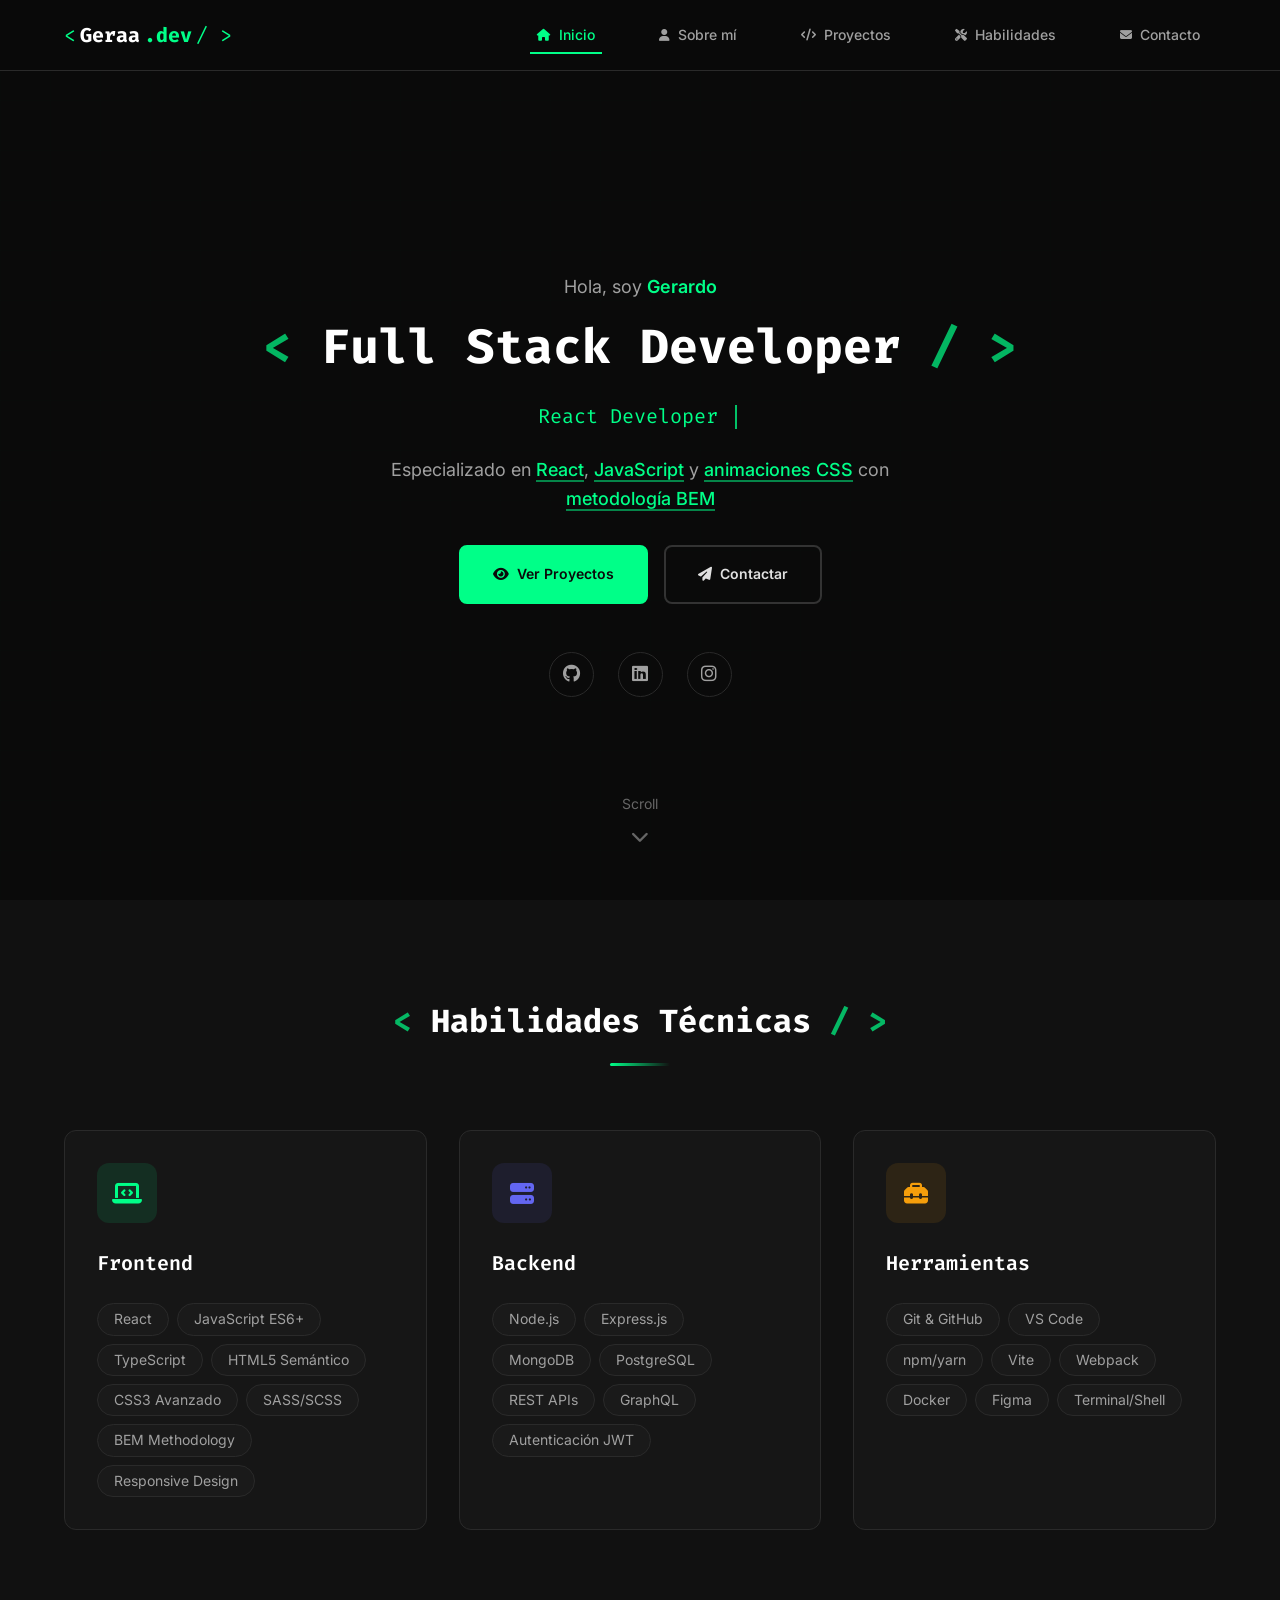
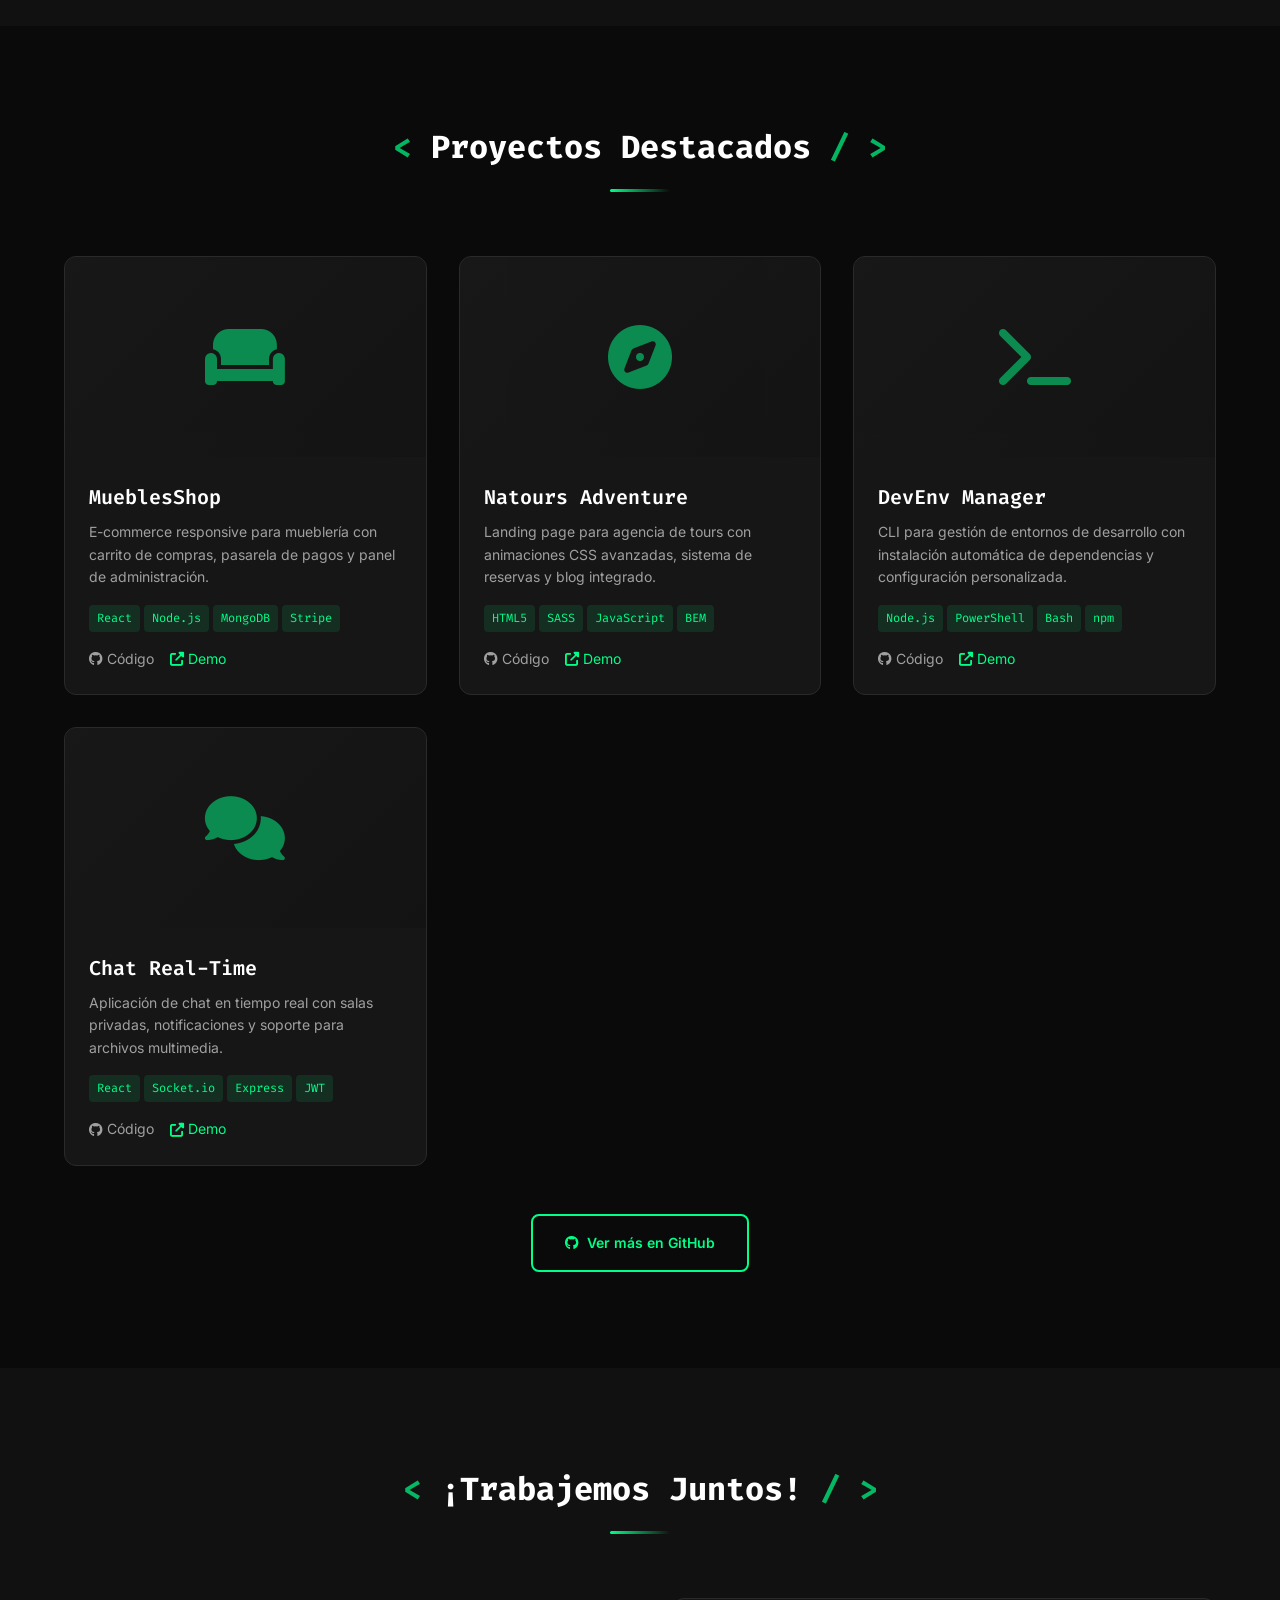
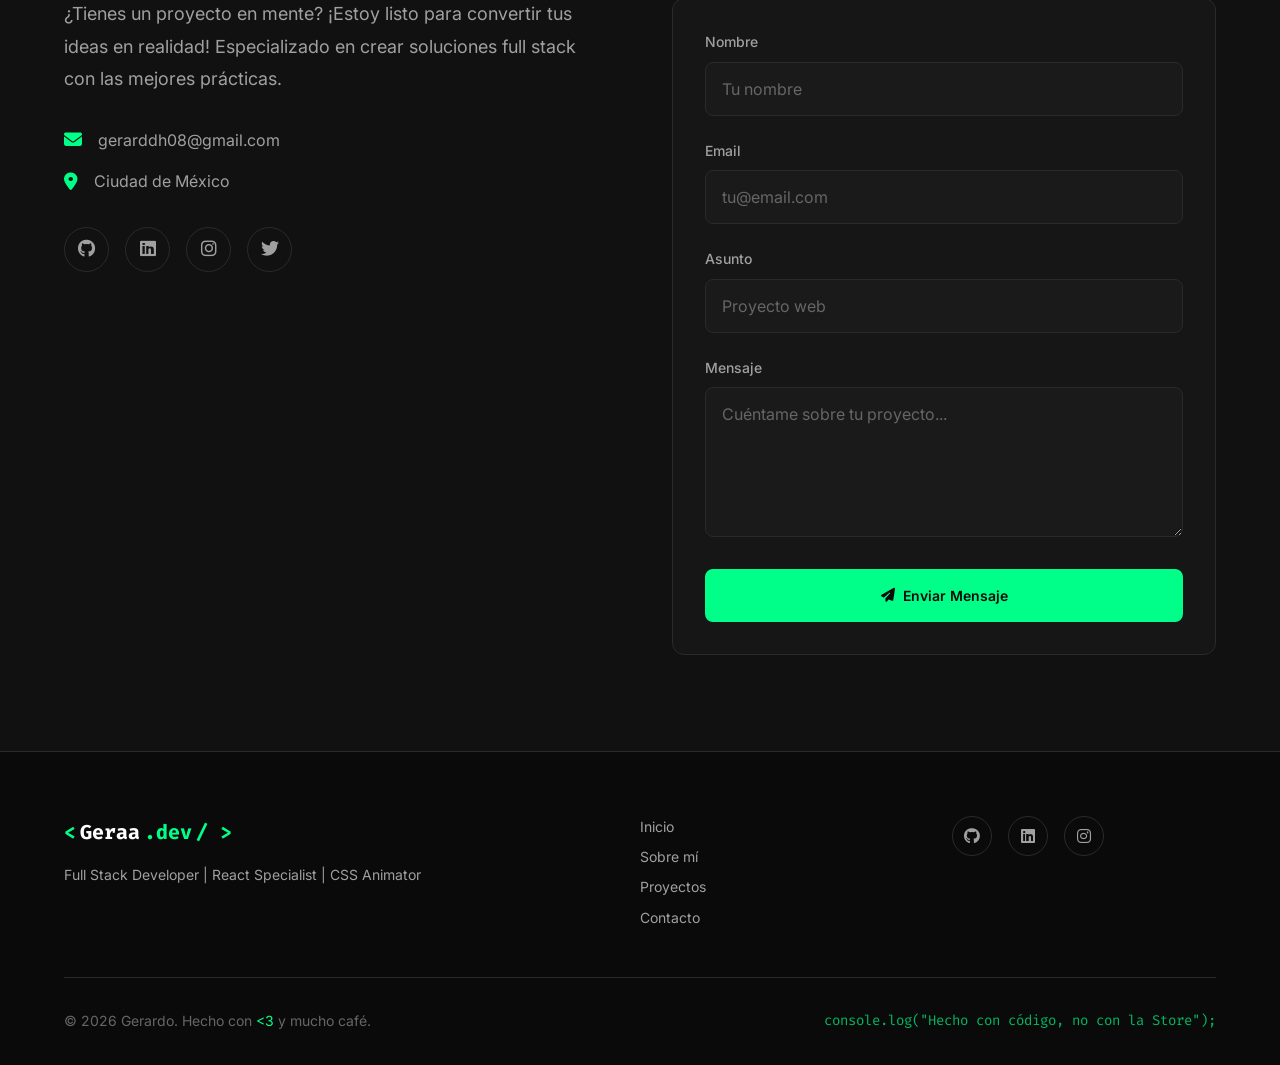
==== index.html @ e0775763 "Add files via upload" ====
<!doctype html>
<html lang="es">
  <head>
    <meta charset="UTF-8" />
    <meta name="viewport" content="width=device-width, initial-scale=1.0" />
    <meta
      name="description"
      content="Portfolio de Gerardo - Desarrollador Full Stack especializado en React, JavaScript y animaciones CSS"
    />
    <meta
      name="keywords"
      content="Full Stack, React, JavaScript, CSS, Frontend, Backend, Portfolio"
    />
    <meta name="author" content="Gerardo" />
    <title>Gerardo | Full Stack Developer</title>
    <link rel="icon" type="image/svg+xml" href="data:image/svg+xml,%3Csvg xmlns='http://www.w3.org/2000/svg' viewBox='0 0 32 32'%3E%3Crect width='32' height='32' rx='4' fill='%231a1a2e'/%3E%3Ctext x='4' y='22' font-family='monospace' font-size='16' fill='%2300ff88' font-weight='bold'%3E%26gt%3B_%3C/text%3E%3C/svg%3E" />
    <link rel="stylesheet" href="style.css" />
    <!-- Google Fonts -->
    <link rel="preconnect" href="https://fonts.googleapis.com" />
    <link rel="preconnect" href="https://fonts.gstatic.com" crossorigin />
    <link
      href="https://fonts.googleapis.com/css2?family=Fira+Code:wght@300;400;500;600;700&family=Inter:wght@300;400;500;600;700&display=swap"
      rel="stylesheet"
    />
    <!-- Font Awesome para iconos -->
    <link
      rel="stylesheet"
      href="https://cdnjs.cloudflare.com/ajax/libs/font-awesome/6.4.0/css/all.min.css"
    />
  </head>
  <body>
    <!-- Header con navegación -->
    <header class="header">
      <nav class="nav container">
        <a href="index.html" class="nav__logo">
          <span class="nav__logo-text"><</span>Geraa<span
            class="nav__logo-accent"
            >.dev</span
          ><span class="nav__logo-text">/ ></span>
        </a>
        <button class="nav__toggle" id="nav-toggle" aria-label="Abrir menú">
          <i class="fas fa-bars"></i>
        </button>
        <ul class="nav__menu" id="nav-menu">
          <li class="nav__item">
            <a href="index.html" class="nav__link nav__link--active">
              <i class="fas fa-home"></i> Inicio
            </a>
          </li>
          <li class="nav__item">
            <a href="aboutme.html" class="nav__link">
              <i class="fas fa-user"></i> Sobre mí
            </a>
          </li>
          <li class="nav__item">
            <a href="#projects" class="nav__link">
              <i class="fas fa-code"></i> Proyectos
            </a>
          </li>
          <li class="nav__item">
            <a href="#skills" class="nav__link">
              <i class="fas fa-tools"></i> Habilidades
            </a>
          </li>
          <li class="nav__item">
            <a href="#contact" class="nav__link">
              <i class="fas fa-envelope"></i> Contacto
            </a>
          </li>
        </ul>
      </nav>
    </header>

    <main>
      <!-- Hero Section -->
      <section class="hero" id="hero">
        <div class="hero__background">
          <div class="hero__matrix" id="matrix-bg"></div>
        </div>
        <div class="hero__content container">
          <p class="hero__greeting">
            Hola, soy <span class="hero__name">Gerardo</span>
          </p>
          <h1 class="hero__title">
            <span class="hero__title-tag"><</span>
            Full Stack Developer
            <span class="hero__title-tag">/ ></span>
          </h1>
          <div class="hero__typing">
            <span class="hero__typing-text" id="typing-text"></span>
            <span class="hero__typing-cursor">|</span>
          </div>
          <p class="hero__description">
            Especializado en <span class="hero__highlight">React</span>,
            <span class="hero__highlight">JavaScript</span> y
            <span class="hero__highlight">animaciones CSS</span> con
            <span class="hero__highlight">metodología BEM</span>
          </p>
          <div class="hero__buttons">
            <a href="#projects" class="btn btn--primary">
              <i class="fas fa-eye"></i> Ver Proyectos
            </a>
            <a href="#contact" class="btn btn--secondary">
              <i class="fas fa-paper-plane"></i> Contactar
            </a>
          </div>
          <div class="hero__social">
            <a
              href="https://github.com/geraa-dev"
              target="_blank"
              class="hero__social-link"
              aria-label="GitHub"
            >
              <i class="fab fa-github"></i>
            </a>
            <a
              href="https://www.linkedin.com/in/gerardo-cervantes-15a504261/"
              target="_blank"
              class="hero__social-link"
              aria-label="LinkedIn"
            >
              <i class="fab fa-linkedin"></i>
            </a>
            <a
              href="https://instagram.com/geraa.js"
              target="_blank"
              class="hero__social-link"
              aria-label="Instagram"
            >
              <i class="fab fa-instagram"></i>
            </a>
          </div>
        </div>
        <div class="hero__scroll">
          <span>Scroll</span>
          <div class="hero__scroll-icon">
            <i class="fas fa-chevron-down"></i>
          </div>
        </div>
      </section>

      <!-- Skills Section -->
      <section class="skills section" id="skills">
        <div class="container">
          <h2 class="section__title">
            <span class="section__title-tag"><</span>
            Habilidades Técnicas
            <span class="section__title-tag">/ ></span>
          </h2>
          <div class="skills__grid">
            <!-- Frontend Skills -->
            <div class="skill-card">
              <div class="skill-card__icon skill-card__icon--frontend">
                <i class="fas fa-laptop-code"></i>
              </div>
              <h3 class="skill-card__title">Frontend</h3>
              <ul class="skill-card__list">
                <li><span class="skill-tag">React</span></li>
                <li><span class="skill-tag">JavaScript ES6+</span></li>
                <li><span class="skill-tag">TypeScript</span></li>
                <li><span class="skill-tag">HTML5 Semántico</span></li>
                <li><span class="skill-tag">CSS3 Avanzado</span></li>
                <li><span class="skill-tag">SASS/SCSS</span></li>
                <li><span class="skill-tag">BEM Methodology</span></li>
                <li><span class="skill-tag">Responsive Design</span></li>
              </ul>
            </div>

            <!-- Backend Skills -->
            <div class="skill-card">
              <div class="skill-card__icon skill-card__icon--backend">
                <i class="fas fa-server"></i>
              </div>
              <h3 class="skill-card__title">Backend</h3>
              <ul class="skill-card__list">
                <li><span class="skill-tag">Node.js</span></li>
                <li><span class="skill-tag">Express.js</span></li>
                <li><span class="skill-tag">MongoDB</span></li>
                <li><span class="skill-tag">PostgreSQL</span></li>
                <li><span class="skill-tag">REST APIs</span></li>
                <li><span class="skill-tag">GraphQL</span></li>
                <li><span class="skill-tag">Autenticación JWT</span></li>
              </ul>
            </div>

            <!-- Tools & Others -->
            <div class="skill-card">
              <div class="skill-card__icon skill-card__icon--tools">
                <i class="fas fa-toolbox"></i>
              </div>
              <h3 class="skill-card__title">Herramientas</h3>
              <ul class="skill-card__list">
                <li><span class="skill-tag">Git & GitHub</span></li>
                <li><span class="skill-tag">VS Code</span></li>
                <li><span class="skill-tag">npm/yarn</span></li>
                <li><span class="skill-tag">Vite</span></li>
                <li><span class="skill-tag">Webpack</span></li>
                <li><span class="skill-tag">Docker</span></li>
                <li><span class="skill-tag">Figma</span></li>
                <li><span class="skill-tag">Terminal/Shell</span></li>
              </ul>
            </div>
          </div>
        </div>
      </section>

      <!-- Projects Section -->
      <section class="projects section" id="projects">
        <div class="container">
          <h2 class="section__title">
            <span class="section__title-tag"><</span>
            Proyectos Destacados
            <span class="section__title-tag">/ ></span>
          </h2>
          <div class="projects__grid">
            <!-- Project 1 -->
            <article class="project-card">
              <div class="project-card__image">
                <div class="project-card__placeholder">
                  <i class="fas fa-couch"></i>
                </div>
              </div>
              <div class="project-card__content">
                <h3 class="project-card__title">MueblesShop</h3>
                <p class="project-card__description">
                  E-commerce responsive para mueblería con carrito de compras,
                  pasarela de pagos y panel de administración.
                </p>
                <div class="project-card__tech">
                  <span class="tech-tag">React</span>
                  <span class="tech-tag">Node.js</span>
                  <span class="tech-tag">MongoDB</span>
                  <span class="tech-tag">Stripe</span>
                </div>
                <div class="project-card__links">
                  <a
                    href="#"
                    class="project-card__link"
                    aria-label="Ver código"
                  >
                    <i class="fab fa-github"></i> Código
                  </a>
                  <a
                    href="#"
                    class="project-card__link project-card__link--demo"
                    aria-label="Ver demo"
                  >
                    <i class="fas fa-external-link-alt"></i> Demo
                  </a>
                </div>
              </div>
            </article>

            <!-- Project 2 -->
            <article class="project-card">
              <div class="project-card__image">
                <div class="project-card__placeholder">
                  <i class="fas fa-compass"></i>
                </div>
              </div>
              <div class="project-card__content">
                <h3 class="project-card__title">Natours Adventure</h3>
                <p class="project-card__description">
                  Landing page para agencia de tours con animaciones CSS
                  avanzadas, sistema de reservas y blog integrado.
                </p>
                <div class="project-card__tech">
                  <span class="tech-tag">HTML5</span>
                  <span class="tech-tag">SASS</span>
                  <span class="tech-tag">JavaScript</span>
                  <span class="tech-tag">BEM</span>
                </div>
                <div class="project-card__links">
                  <a
                    href="#"
                    class="project-card__link"
                    aria-label="Ver código"
                  >
                    <i class="fab fa-github"></i> Código
                  </a>
                  <a
                    href="#"
                    class="project-card__link project-card__link--demo"
                    aria-label="Ver demo"
                  >
                    <i class="fas fa-external-link-alt"></i> Demo
                  </a>
                </div>
              </div>
            </article>

            <!-- Project 3 -->
            <article class="project-card">
              <div class="project-card__image">
                <div class="project-card__placeholder">
                  <i class="fas fa-terminal"></i>
                </div>
              </div>
              <div class="project-card__content">
                <h3 class="project-card__title">DevEnv Manager</h3>
                <p class="project-card__description">
                  CLI para gestión de entornos de desarrollo con instalación
                  automática de dependencias y configuración personalizada.
                </p>
                <div class="project-card__tech">
                  <span class="tech-tag">Node.js</span>
                  <span class="tech-tag">PowerShell</span>
                  <span class="tech-tag">Bash</span>
                  <span class="tech-tag">npm</span>
                </div>
                <div class="project-card__links">
                  <a
                    href="#"
                    class="project-card__link"
                    aria-label="Ver código"
                  >
                    <i class="fab fa-github"></i> Código
                  </a>
                  <a
                    href="#"
                    class="project-card__link project-card__link--demo"
                    aria-label="Ver demo"
                  >
                    <i class="fas fa-external-link-alt"></i> Demo
                  </a>
                </div>
              </div>
            </article>

            <!-- Project 4 -->
            <article class="project-card">
              <div class="project-card__image">
                <div class="project-card__placeholder">
                  <i class="fas fa-comments"></i>
                </div>
              </div>
              <div class="project-card__content">
                <h3 class="project-card__title">Chat Real-Time</h3>
                <p class="project-card__description">
                  Aplicación de chat en tiempo real con salas privadas,
                  notificaciones y soporte para archivos multimedia.
                </p>
                <div class="project-card__tech">
                  <span class="tech-tag">React</span>
                  <span class="tech-tag">Socket.io</span>
                  <span class="tech-tag">Express</span>
                  <span class="tech-tag">JWT</span>
                </div>
                <div class="project-card__links">
                  <a
                    href="#"
                    class="project-card__link"
                    aria-label="Ver código"
                  >
                    <i class="fab fa-github"></i> Código
                  </a>
                  <a
                    href="#"
                    class="project-card__link project-card__link--demo"
                    aria-label="Ver demo"
                  >
                    <i class="fas fa-external-link-alt"></i> Demo
                  </a>
                </div>
              </div>
            </article>
          </div>
          <div class="projects__cta">
            <a
              href="https://github.com"
              target="_blank"
              class="btn btn--outline"
            >
              <i class="fab fa-github"></i> Ver más en GitHub
            </a>
          </div>
        </div>
      </section>

      <!-- Contact Section -->
      <section class="contact section" id="contact">
        <div class="container">
          <h2 class="section__title">
            <span class="section__title-tag"><</span>
            ¡Trabajemos Juntos!
            <span class="section__title-tag">/ ></span>
          </h2>
          <div class="contact__content">
            <div class="contact__info">
              <p class="contact__text">
                ¿Tienes un proyecto en mente? ¡Estoy listo para convertir tus
                ideas en realidad! Especializado en crear soluciones full stack
                con las mejores prácticas.
              </p>
              <div class="contact__details">
                <div class="contact__item">
                  <i class="fas fa-envelope"></i>
                  <span>gerarddh08@gmail.com</span>
                </div>
                <div class="contact__item">
                  <i class="fas fa-map-marker-alt"></i>
                  <span>Ciudad de México</span>
                </div>
              </div>
              <div class="contact__social">
                <a
                  href="https://github.com/geraa-dev"
                  target="_blank"
                  class="contact__social-link"
                  aria-label="GitHub"
                >
                  <i class="fab fa-github"></i>
                </a>
                <a
                  href="https://www.linkedin.com/in/gerardo-cervantes-15a504261/"
                  target="_blank"
                  class="contact__social-link"
                  aria-label="LinkedIn"
                >
                  <i class="fab fa-linkedin"></i>
                </a>
                <a
                  href="https://instagram.com/geraa.js"
                  target="_blank"
                  class="contact__social-link"
                  aria-label="Instagram"
                >
                  <i class="fab fa-instagram"></i>
                </a>
                <a
                  href="https://x.com/geraajs"
                  target="_blank"
                  class="contact__social-link"
                  aria-label="Twitter"
                >
                  <i class="fab fa-twitter"></i>
                </a>
              </div>
            </div>
            <form class="contact__form" id="contact-form">
              <div class="form-group">
                <label for="name" class="form-label">Nombre</label>
                <input
                  type="text"
                  id="name"
                  name="name"
                  class="form-input"
                  required
                  placeholder="Tu nombre"
                />
              </div>
              <div class="form-group">
                <label for="email" class="form-label">Email</label>
                <input
                  type="email"
                  id="email"
                  name="email"
                  class="form-input"
                  required
                  placeholder="tu@email.com"
                />
              </div>
              <div class="form-group">
                <label for="subject" class="form-label">Asunto</label>
                <input
                  type="text"
                  id="subject"
                  name="subject"
                  class="form-input"
                  required
                  placeholder="Proyecto web"
                />
              </div>
              <div class="form-group">
                <label for="message" class="form-label">Mensaje</label>
                <textarea
                  id="message"
                  name="message"
                  class="form-textarea"
                  required
                  placeholder="Cuéntame sobre tu proyecto..."
                ></textarea>
              </div>
              <button type="submit" class="btn btn--primary btn--full">
                <i class="fas fa-paper-plane"></i> Enviar Mensaje
              </button>
            </form>
          </div>
        </div>
      </section>
    </main>

    <!-- Footer -->
    <footer class="footer">
      <div class="container">
        <div class="footer__content">
          <div class="footer__brand">
            <a href="index.html" class="footer__logo">
              <span class="footer__logo-text"><</span>Geraa<span
                class="footer__logo-accent"
                >.dev</span
              ><span class="footer__logo-text">/ ></span>
            </a>
            <p class="footer__tagline">
              Full Stack Developer | React Specialist | CSS Animator
            </p>
          </div>
          <div class="footer__links">
            <a href="index.html" class="footer__link">Inicio</a>
            <a href="aboutme.html" class="footer__link">Sobre mí</a>
            <a href="#projects" class="footer__link">Proyectos</a>
            <a href="#contact" class="footer__link">Contacto</a>
          </div>
          <div class="footer__social">
            <a
              href="https://github.com/geraa-dev"
              target="_blank"
              aria-label="GitHub"
              ><i class="fab fa-github"></i
            ></a>
            <a
              href="https://www.linkedin.com/in/gerardo-cervantes-15a504261/"
              target="_blank"
              aria-label="LinkedIn"
              ><i class="fab fa-linkedin"></i
            ></a>
            <a
              href="https://instagram.com/geraa.js"
              target="_blank"
              aria-label="Instagram"
              ><i class="fab fa-instagram"></i
            ></a>
          </div>
        </div>
        <div class="footer__bottom">
          <p>
            &copy; 2026 Gerardo. Hecho con
            <span class="footer__heart"><3</span> y mucho café.
          </p>
          <p class="footer__code">
            console.log("Hecho con código, no con la Store");
          </p>
        </div>
      </div>
    </footer>

    <!-- Scripts -->
    <script src="script.js"></script>
  </body>
</html>
---- style.css ----
/* ============================================
   PORTFOLIO - GERARDO | FULL STACK DEVELOPER
   Metodología BEM + Animaciones CSS
   Paleta: Gris/Negro con toques verde hacker
   ============================================ */

/* ============================================
   1. VARIABLES CSS (Custom Properties)
   ============================================ */
:root {
    /* Colores principales - Tema hacker */
    --color-bg-primary: #0a0a0a;
    --color-bg-secondary: #111111;
    --color-bg-tertiary: #1a1a1a;
    --color-bg-card: #161616;
    
    /* Color de acento - Verde hacker */
    --color-accent: #00ff88;
    --color-accent-dark: #00cc6a;
    --color-accent-light: #33ff99;
    --color-accent-glow: rgba(0, 255, 136, 0.3);
    --color-accent-subtle: rgba(0, 255, 136, 0.1);
    
    /* Colores de texto */
    --color-text-primary: #e0e0e0;
    --color-text-secondary: #a0a0a0;
    --color-text-tertiary: #666666;
    --color-text-highlight: #ffffff;
    
    /* Colores de bordes */
    --color-border: #2a2a2a;
    --color-border-light: #333333;
    --color-border-accent: var(--color-accent);
    
    /* Tipografía */
    --font-primary: 'Inter', -apple-system, BlinkMacSystemFont, sans-serif;
    --font-mono: 'Fira Code', 'Consolas', monospace;
    
    /* Tamaños de fuente */
    --text-xs: 0.75rem;
    --text-sm: 0.875rem;
    --text-base: 1rem;
    --text-lg: 1.125rem;
    --text-xl: 1.25rem;
    --text-2xl: 1.5rem;
    --text-3xl: 2rem;
    --text-4xl: 2.5rem;
    --text-5xl: 3rem;
    --text-6xl: 4rem;
    
    /* Espaciado */
    --space-xs: 0.25rem;
    --space-sm: 0.5rem;
    --space-md: 1rem;
    --space-lg: 1.5rem;
    --space-xl: 2rem;
    --space-2xl: 3rem;
    --space-3xl: 4rem;
    --space-4xl: 6rem;
    
    /* Bordes redondeados */
    --radius-sm: 4px;
    --radius-md: 8px;
    --radius-lg: 12px;
    --radius-xl: 16px;
    --radius-full: 9999px;
    
    /* Sombras */
    --shadow-sm: 0 1px 2px rgba(0, 0, 0, 0.3);
    --shadow-md: 0 4px 6px rgba(0, 0, 0, 0.4);
    --shadow-lg: 0 10px 15px rgba(0, 0, 0, 0.5);
    --shadow-xl: 0 20px 25px rgba(0, 0, 0, 0.6);
    --shadow-glow: 0 0 20px var(--color-accent-glow);
    
    /* Transiciones */
    --transition-fast: 150ms ease;
    --transition-base: 250ms ease;
    --transition-slow: 350ms ease;
    --transition-slower: 500ms ease;
    
    /* Z-index */
    --z-dropdown: 100;
    --z-sticky: 200;
    --z-fixed: 300;
    --z-modal-backdrop: 400;
    --z-modal: 500;
    --z-tooltip: 600;
}

/* ============================================
   2. RESET & BASE
   ============================================ */
*,
*::before,
*::after {
    margin: 0;
    padding: 0;
    box-sizing: border-box;
}

html {
    scroll-behavior: smooth;
    font-size: 16px;
}

body {
    font-family: var(--font-primary);
    font-size: var(--text-base);
    line-height: 1.6;
    color: var(--color-text-primary);
    background-color: var(--color-bg-primary);
    overflow-x: hidden;
    -webkit-font-smoothing: antialiased;
    -moz-osx-font-smoothing: grayscale;
}

/* Selección de texto personalizada */
::selection {
    background-color: var(--color-accent);
    color: var(--color-bg-primary);
}

/* Scrollbar personalizada */
::-webkit-scrollbar {
    width: 8px;
    height: 8px;
}

::-webkit-scrollbar-track {
    background: var(--color-bg-secondary);
}

::-webkit-scrollbar-thumb {
    background: var(--color-border-light);
    border-radius: var(--radius-full);
}

::-webkit-scrollbar-thumb:hover {
    background: var(--color-accent);
}

/* Enlaces */
a {
    color: inherit;
    text-decoration: none;
    transition: color var(--transition-base);
}

/* Imágenes */
img {
    max-width: 100%;
    height: auto;
    display: block;
}

/* Listas */
ul, ol {
    list-style: none;
}

/* Botones */
button {
    font-family: inherit;
    cursor: pointer;
    border: none;
    background: none;
}

/* Inputs */
input, textarea {
    font-family: inherit;
    font-size: inherit;
}

/* ============================================
   3. UTILIDADES
   ============================================ */
.container {
    width: 100%;
    max-width: 1200px;
    margin: 0 auto;
    padding: 0 var(--space-lg);
}

.section {
    padding: var(--space-4xl) 0;
}

/* ============================================
   4. HEADER & NAVEGACIÓN
   ============================================ */
.header {
    position: fixed;
    top: 0;
    left: 0;
    width: 100%;
    z-index: var(--z-fixed);
    background-color: rgba(10, 10, 10, 0.95);
    backdrop-filter: blur(10px);
    border-bottom: 1px solid var(--color-border);
    transition: all var(--transition-base);
}

.header--scrolled {
    box-shadow: var(--shadow-md);
}

.nav {
    display: flex;
    justify-content: space-between;
    align-items: center;
    height: 70px;
}

.nav__logo {
    font-family: var(--font-mono);
    font-size: var(--text-xl);
    font-weight: 700;
    color: var(--color-text-highlight);
    display: flex;
    align-items: center;
    gap: var(--space-xs);
}

.nav__logo:hover {
    color: var(--color-accent);
}

.nav__logo-text {
    color: var(--color-accent);
    font-weight: 400;
}

.nav__logo-accent {
    color: var(--color-accent);
}

.nav__menu {
    display: flex;
    gap: var(--space-xl);
}

.nav__item {
    position: relative;
}

.nav__link {
    font-size: var(--text-sm);
    font-weight: 500;
    color: var(--color-text-secondary);
    padding: var(--space-sm) var(--space-md);
    display: flex;
    align-items: center;
    gap: var(--space-sm);
    transition: color var(--transition-base);
    position: relative;
}

.nav__link::after {
    content: '';
    position: absolute;
    bottom: 0;
    left: 50%;
    transform: translateX(-50%);
    width: 0;
    height: 2px;
    background: var(--color-accent);
    transition: width var(--transition-base);
}

.nav__link:hover,
.nav__link--active {
    color: var(--color-accent);
}

.nav__link:hover::after,
.nav__link--active::after {
    width: 80%;
}

.nav__link i {
    font-size: var(--text-xs);
}

/* Toggle menú móvil */
.nav__toggle {
    display: none;
    font-size: var(--text-xl);
    color: var(--color-text-primary);
    padding: var(--space-sm);
    transition: color var(--transition-base);
}

.nav__toggle:hover {
    color: var(--color-accent);
}

/* ============================================
   5. HERO SECTION
   ============================================ */
.hero {
    position: relative;
    min-height: 100vh;
    display: flex;
    align-items: center;
    justify-content: center;
    padding-top: 70px;
    overflow: hidden;
}

.hero__background {
    position: absolute;
    top: 0;
    left: 0;
    width: 100%;
    height: 100%;
    z-index: -1;
}

.hero__matrix {
    position: absolute;
    top: 0;
    left: 0;
    width: 100%;
    height: 100%;
    opacity: 0.05;
    background-image: 
        linear-gradient(rgba(0, 255, 136, 0.1) 1px, transparent 1px),
        linear-gradient(90deg, rgba(0, 255, 136, 0.1) 1px, transparent 1px);
    background-size: 50px 50px;
    animation: matrixMove 20s linear infinite;
}

@keyframes matrixMove {
    0% { transform: translate(0, 0); }
    100% { transform: translate(50px, 50px); }
}

.hero__content {
    text-align: center;
    z-index: 1;
    padding: var(--space-xl);
}

.hero__greeting {
    font-size: var(--text-lg);
    color: var(--color-text-secondary);
    margin-bottom: var(--space-md);
    animation: fadeInUp 0.8s ease forwards;
    animation-delay: 0.2s;
    opacity: 0;
}

.hero__name {
    color: var(--color-accent);
    font-weight: 600;
}

.hero__title {
    font-family: var(--font-mono);
    font-size: var(--text-5xl);
    font-weight: 700;
    color: var(--color-text-highlight);
    margin-bottom: var(--space-lg);
    line-height: 1.2;
    animation: fadeInUp 0.8s ease forwards;
    animation-delay: 0.4s;
    opacity: 0;
}

.hero__title-tag {
    color: var(--color-accent);
    opacity: 0.7;
}

.hero__typing {
    font-family: var(--font-mono);
    font-size: var(--text-xl);
    color: var(--color-accent);
    margin-bottom: var(--space-lg);
    min-height: 1.5em;
    animation: fadeInUp 0.8s ease forwards;
    animation-delay: 0.6s;
    opacity: 0;
}

.hero__typing-cursor {
    animation: blink 0.7s infinite;
    color: var(--color-accent);
}

@keyframes blink {
    0%, 50% { opacity: 1; }
    51%, 100% { opacity: 0; }
}

.hero__description {
    font-size: var(--text-lg);
    color: var(--color-text-secondary);
    max-width: 600px;
    margin: 0 auto var(--space-xl);
    animation: fadeInUp 0.8s ease forwards;
    animation-delay: 0.8s;
    opacity: 0;
}

.hero__highlight {
    color: var(--color-accent);
    font-weight: 500;
    position: relative;
}

.hero__highlight::after {
    content: '';
    position: absolute;
    bottom: -2px;
    left: 0;
    width: 100%;
    height: 2px;
    background: var(--color-accent);
    opacity: 0.5;
}

.hero__buttons {
    display: flex;
    gap: var(--space-md);
    justify-content: center;
    flex-wrap: wrap;
    margin-bottom: var(--space-2xl);
    animation: fadeInUp 0.8s ease forwards;
    animation-delay: 1s;
    opacity: 0;
}

.hero__social {
    display: flex;
    justify-content: center;
    gap: var(--space-lg);
    animation: fadeInUp 0.8s ease forwards;
    animation-delay: 1.2s;
    opacity: 0;
}

.hero__social-link {
    width: 45px;
    height: 45px;
    display: flex;
    align-items: center;
    justify-content: center;
    border: 1px solid var(--color-border);
    border-radius: var(--radius-full);
    color: var(--color-text-secondary);
    font-size: var(--text-lg);
    transition: all var(--transition-base);
}

.hero__social-link:hover {
    color: var(--color-accent);
    border-color: var(--color-accent);
    transform: translateY(-3px);
    box-shadow: var(--shadow-glow);
}

.hero__scroll {
    position: absolute;
    bottom: var(--space-2xl);
    left: 50%;
    transform: translateX(-50%);
    display: flex;
    flex-direction: column;
    align-items: center;
    gap: var(--space-sm);
    color: var(--color-text-tertiary);
    font-size: var(--text-sm);
    animation: bounce 2s infinite;
}

.hero__scroll-icon {
    font-size: var(--text-lg);
}

@keyframes bounce {
    0%, 20%, 50%, 80%, 100% { transform: translateX(-50%) translateY(0); }
    40% { transform: translateX(-50%) translateY(-10px); }
    60% { transform: translateX(-50%) translateY(-5px); }
}

@keyframes fadeInUp {
    from {
        opacity: 0;
        transform: translateY(30px);
    }
    to {
        opacity: 1;
        transform: translateY(0);
    }
}

/* ============================================
   6. BOTONES
   ============================================ */
.btn {
    display: inline-flex;
    align-items: center;
    justify-content: center;
    gap: var(--space-sm);
    padding: var(--space-md) var(--space-xl);
    font-size: var(--text-sm);
    font-weight: 600;
    border-radius: var(--radius-md);
    transition: all var(--transition-base);
    cursor: pointer;
    position: relative;
    overflow: hidden;
}

.btn--primary {
    background: var(--color-accent);
    color: var(--color-bg-primary);
    border: 2px solid var(--color-accent);
}

.btn--primary:hover {
    background: transparent;
    color: var(--color-accent);
    box-shadow: var(--shadow-glow);
    transform: translateY(-2px);
}

.btn--secondary {
    background: transparent;
    color: var(--color-text-primary);
    border: 2px solid var(--color-border-light);
}

.btn--secondary:hover {
    border-color: var(--color-accent);
    color: var(--color-accent);
    transform: translateY(-2px);
}

.btn--outline {
    background: transparent;
    color: var(--color-accent);
    border: 2px solid var(--color-accent);
}

.btn--outline:hover {
    background: var(--color-accent);
    color: var(--color-bg-primary);
    box-shadow: var(--shadow-glow);
}

.btn--full {
    width: 100%;
}

/* Efecto de onda al hacer click */
.btn::after {
    content: '';
    position: absolute;
    width: 100%;
    height: 100%;
    top: 0;
    left: 0;
    pointer-events: none;
    background-image: radial-gradient(circle, #fff 10%, transparent 10.01%);
    background-repeat: no-repeat;
    background-position: 50%;
    transform: scale(10, 10);
    opacity: 0;
    transition: transform 0.5s, opacity 1s;
}

.btn:active::after {
    transform: scale(0, 0);
    opacity: 0.3;
    transition: 0s;
}

/* ============================================
   7. SECCIÓN - TÍTULOS
   ============================================ */
.section__title {
    font-family: var(--font-mono);
    font-size: var(--text-3xl);
    font-weight: 700;
    color: var(--color-text-highlight);
    text-align: center;
    margin-bottom: var(--space-3xl);
    position: relative;
}

.section__title-tag {
    color: var(--color-accent);
    opacity: 0.7;
}

/* Línea decorativa bajo el título */
.section__title::after {
    content: '';
    display: block;
    width: 60px;
    height: 3px;
    background: linear-gradient(90deg, var(--color-accent), transparent);
    margin: var(--space-md) auto 0;
    border-radius: var(--radius-full);
}

/* ============================================
   8. SKILLS SECTION
   ============================================ */
.skills {
    background-color: var(--color-bg-secondary);
}

.skills__grid {
    display: grid;
    grid-template-columns: repeat(auto-fit, minmax(300px, 1fr));
    gap: var(--space-xl);
}

.skill-card {
    background: var(--color-bg-card);
    border: 1px solid var(--color-border);
    border-radius: var(--radius-lg);
    padding: var(--space-xl);
    transition: all var(--transition-base);
    position: relative;
    overflow: hidden;
}

.skill-card::before {
    content: '';
    position: absolute;
    top: 0;
    left: 0;
    width: 100%;
    height: 3px;
    background: linear-gradient(90deg, var(--color-accent), transparent);
    opacity: 0;
    transition: opacity var(--transition-base);
}

.skill-card:hover {
    border-color: var(--color-accent);
    transform: translateY(-5px);
    box-shadow: var(--shadow-lg), var(--shadow-glow);
}

.skill-card:hover::before {
    opacity: 1;
}

.skill-card__icon {
    width: 60px;
    height: 60px;
    display: flex;
    align-items: center;
    justify-content: center;
    border-radius: var(--radius-lg);
    font-size: var(--text-2xl);
    margin-bottom: var(--space-lg);
}

.skill-card__icon--frontend {
    background: rgba(0, 255, 136, 0.1);
    color: var(--color-accent);
}

.skill-card__icon--backend {
    background: rgba(99, 102, 241, 0.1);
    color: #6366f1;
}

.skill-card__icon--tools {
    background: rgba(245, 158, 11, 0.1);
    color: #f59e0b;
}

.skill-card__title {
    font-family: var(--font-mono);
    font-size: var(--text-xl);
    font-weight: 600;
    color: var(--color-text-highlight);
    margin-bottom: var(--space-lg);
}

.skill-card__list {
    display: flex;
    flex-wrap: wrap;
    gap: var(--space-sm);
}

.skill-tag {
    display: inline-block;
    padding: var(--space-xs) var(--space-md);
    background: var(--color-bg-tertiary);
    border: 1px solid var(--color-border);
    border-radius: var(--radius-full);
    font-size: var(--text-sm);
    color: var(--color-text-secondary);
    transition: all var(--transition-base);
}

.skill-tag:hover {
    background: var(--color-accent-subtle);
    border-color: var(--color-accent);
    color: var(--color-accent);
    transform: scale(1.05);
}

/* ============================================
   9. PROJECTS SECTION
   ============================================ */
.projects {
    background-color: var(--color-bg-primary);
}

.projects__grid {
    display: grid;
    grid-template-columns: repeat(auto-fit, minmax(320px, 1fr));
    gap: var(--space-xl);
    margin-bottom: var(--space-2xl);
}

.project-card {
    background: var(--color-bg-card);
    border: 1px solid var(--color-border);
    border-radius: var(--radius-lg);
    overflow: hidden;
    transition: all var(--transition-base);
}

.project-card:hover {
    border-color: var(--color-accent);
    transform: translateY(-8px);
    box-shadow: var(--shadow-xl), var(--shadow-glow);
}

.project-card__image {
    height: 200px;
    overflow: hidden;
    position: relative;
}

.project-card__placeholder {
    width: 100%;
    height: 100%;
    background: linear-gradient(135deg, var(--color-bg-tertiary), var(--color-bg-secondary));
    display: flex;
    align-items: center;
    justify-content: center;
    font-size: 4rem;
    color: var(--color-accent);
    opacity: 0.5;
    transition: all var(--transition-slow);
}

.project-card:hover .project-card__placeholder {
    opacity: 0.8;
    transform: scale(1.1);
}

.project-card__content {
    padding: var(--space-lg);
}

.project-card__title {
    font-family: var(--font-mono);
    font-size: var(--text-xl);
    font-weight: 600;
    color: var(--color-text-highlight);
    margin-bottom: var(--space-sm);
}

.project-card__description {
    font-size: var(--text-sm);
    color: var(--color-text-secondary);
    margin-bottom: var(--space-md);
    line-height: 1.6;
}

.project-card__tech {
    display: flex;
    flex-wrap: wrap;
    gap: var(--space-xs);
    margin-bottom: var(--space-md);
}

.tech-tag {
    display: inline-block;
    padding: var(--space-xs) var(--space-sm);
    background: var(--color-accent-subtle);
    border-radius: var(--radius-sm);
    font-family: var(--font-mono);
    font-size: var(--text-xs);
    color: var(--color-accent);
}

.project-card__links {
    display: flex;
    gap: var(--space-md);
}

.project-card__link {
    display: inline-flex;
    align-items: center;
    gap: var(--space-xs);
    font-size: var(--text-sm);
    color: var(--color-text-secondary);
    transition: color var(--transition-base);
}

.project-card__link:hover {
    color: var(--color-accent);
}

.project-card__link--demo {
    color: var(--color-accent);
}

.projects__cta {
    text-align: center;
}

/* ============================================
   10. CONTACT SECTION
   ============================================ */
.contact {
    background-color: var(--color-bg-secondary);
}

.contact__content {
    display: grid;
    grid-template-columns: 1fr 1fr;
    gap: var(--space-3xl);
    align-items: start;
}

.contact__text {
    font-size: var(--text-lg);
    color: var(--color-text-secondary);
    margin-bottom: var(--space-xl);
    line-height: 1.8;
}

.contact__details {
    display: flex;
    flex-direction: column;
    gap: var(--space-md);
    margin-bottom: var(--space-xl);
}

.contact__item {
    display: flex;
    align-items: center;
    gap: var(--space-md);
    color: var(--color-text-secondary);
}

.contact__item i {
    color: var(--color-accent);
    font-size: var(--text-lg);
}

.contact__social {
    display: flex;
    gap: var(--space-md);
}

.contact__social-link {
    width: 45px;
    height: 45px;
    display: flex;
    align-items: center;
    justify-content: center;
    border: 1px solid var(--color-border);
    border-radius: var(--radius-full);
    color: var(--color-text-secondary);
    font-size: var(--text-lg);
    transition: all var(--transition-base);
}

.contact__social-link:hover {
    color: var(--color-accent);
    border-color: var(--color-accent);
    transform: translateY(-3px);
    box-shadow: var(--shadow-glow);
}

/* Formulario */
.contact__form {
    background: var(--color-bg-card);
    border: 1px solid var(--color-border);
    border-radius: var(--radius-lg);
    padding: var(--space-xl);
}

.form-group {
    margin-bottom: var(--space-lg);
}

.form-label {
    display: block;
    font-size: var(--text-sm);
    font-weight: 500;
    color: var(--color-text-secondary);
    margin-bottom: var(--space-sm);
}

.form-input,
.form-textarea {
    width: 100%;
    padding: var(--space-md);
    background: var(--color-bg-tertiary);
    border: 1px solid var(--color-border);
    border-radius: var(--radius-md);
    color: var(--color-text-primary);
    font-size: var(--text-base);
    transition: all var(--transition-base);
}

.form-input:focus,
.form-textarea:focus {
    outline: none;
    border-color: var(--color-accent);
    box-shadow: 0 0 0 3px var(--color-accent-subtle);
}

.form-input::placeholder,
.form-textarea::placeholder {
    color: var(--color-text-tertiary);
}

.form-textarea {
    min-height: 150px;
    resize: vertical;
}

/* ============================================
   11. FOOTER
   ============================================ */
.footer {
    background-color: var(--color-bg-primary);
    border-top: 1px solid var(--color-border);
    padding: var(--space-3xl) 0 var(--space-xl);
}

.footer__content {
    display: grid;
    grid-template-columns: 2fr 1fr 1fr;
    gap: var(--space-2xl);
    margin-bottom: var(--space-2xl);
}

.footer__logo {
    font-family: var(--font-mono);
    font-size: var(--text-xl);
    font-weight: 700;
    color: var(--color-text-highlight);
    display: inline-flex;
    align-items: center;
    gap: var(--space-xs);
    margin-bottom: var(--space-md);
}

.footer__logo:hover {
    color: var(--color-accent);
}

.footer__logo-text {
    color: var(--color-accent);
}

.footer__logo-accent {
    color: var(--color-accent);
}

.footer__tagline {
    font-size: var(--text-sm);
    color: var(--color-text-secondary);
}

.footer__links {
    display: flex;
    flex-direction: column;
    gap: var(--space-sm);
}

.footer__link {
    font-size: var(--text-sm);
    color: var(--color-text-secondary);
    transition: color var(--transition-base);
}

.footer__link:hover {
    color: var(--color-accent);
}

.footer__social {
    display: flex;
    gap: var(--space-md);
}

.footer__social a {
    width: 40px;
    height: 40px;
    display: flex;
    align-items: center;
    justify-content: center;
    border: 1px solid var(--color-border);
    border-radius: var(--radius-full);
    color: var(--color-text-secondary);
    font-size: var(--text-base);
    transition: all var(--transition-base);
}

.footer__social a:hover {
    color: var(--color-accent);
    border-color: var(--color-accent);
    transform: translateY(-3px);
}

.footer__bottom {
    display: flex;
    justify-content: space-between;
    align-items: center;
    padding-top: var(--space-xl);
    border-top: 1px solid var(--color-border);
    font-size: var(--text-sm);
    color: var(--color-text-tertiary);
}

.footer__heart {
    color: var(--color-accent);
    animation: heartbeat 1.5s infinite;
}

@keyframes heartbeat {
    0%, 100% { transform: scale(1); }
    50% { transform: scale(1.2); }
}

.footer__code {
    font-family: var(--font-mono);
    color: var(--color-accent);
    opacity: 0.7;
}

/* ============================================
   12. ANIMACIONES DE SCROLL (Intersection Observer)
   ============================================ */
.fade-in {
    opacity: 0;
    transform: translateY(30px);
    transition: opacity 0.6s ease, transform 0.6s ease;
}

.fade-in.visible {
    opacity: 1;
    transform: translateY(0);
}

/* ============================================
   13. RESPONSIVE DESIGN
   ============================================ */

/* Tablet */
@media (max-width: 992px) {
    :root {
        --text-5xl: 2.5rem;
        --text-4xl: 2rem;
        --text-3xl: 1.75rem;
    }

    .hero__title {
        font-size: var(--text-4xl);
    }

    .contact__content {
        grid-template-columns: 1fr;
        gap: var(--space-2xl);
    }

    .footer__content {
        grid-template-columns: 1fr 1fr;
        gap: var(--space-xl);
    }
}

/* Mobile */
@media (max-width: 768px) {
    :root {
        --text-5xl: 2rem;
        --text-4xl: 1.75rem;
        --text-3xl: 1.5rem;
    }

    .nav__menu {
        position: fixed;
        top: 70px;
        left: 0;
        width: 100%;
        background: var(--color-bg-secondary);
        flex-direction: column;
        padding: var(--space-xl);
        gap: var(--space-md);
        border-bottom: 1px solid var(--color-border);
        transform: translateY(-100%);
        opacity: 0;
        visibility: hidden;
        transition: all var(--transition-base);
    }

    .nav__menu.active {
        transform: translateY(0);
        opacity: 1;
        visibility: visible;
    }

    .nav__toggle {
        display: block;
    }

    .nav__link::after {
        display: none;
    }

    .hero__title {
        font-size: var(--text-3xl);
    }

    .hero__buttons {
        flex-direction: column;
        align-items: center;
    }

    .btn {
        width: 100%;
        max-width: 280px;
    }

    .skills__grid {
        grid-template-columns: 1fr;
    }

    .projects__grid {
        grid-template-columns: 1fr;
    }

    .footer__content {
        grid-template-columns: 1fr;
        text-align: center;
    }

    .footer__links {
        align-items: center;
    }

    .footer__social {
        justify-content: center;
    }

    .footer__bottom {
        flex-direction: column;
        gap: var(--space-sm);
        text-align: center;
    }

    .section {
        padding: var(--space-3xl) 0;
    }
}

/* Mobile pequeño */
@media (max-width: 480px) {
    .container {
        padding: 0 var(--space-md);
    }

    .hero__social {
        gap: var(--space-md);
    }

    .hero__social-link {
        width: 40px;
        height: 40px;
        font-size: var(--text-base);
    }

    .contact__form {
        padding: var(--space-md);
    }
}

/* Preferencias de movimiento reducido */
@media (prefers-reduced-motion: reduce) {
    *,
    *::before,
    *::after {
        animation-duration: 0.01ms !important;
        animation-iteration-count: 1 !important;
        transition-duration: 0.01ms !important;
    }

    html {
        scroll-behavior: auto;
    }
}

/* ============================================
   14. ABOUT ME PAGE STYLES
   ============================================ */

/* About Hero Section */
.about-hero {
    padding: calc(70px + var(--space-4xl)) 0 var(--space-4xl);
    background-color: var(--color-bg-primary);
}

.about-hero__content {
    display: grid;
    grid-template-columns: 300px 1fr;
    gap: var(--space-3xl);
    align-items: center;
}

.about-hero__image {
    position: relative;
}

.about-hero__image-wrapper {
    width: 280px;
    height: 280px;
    border-radius: var(--radius-xl);
    overflow: hidden;
    border: 2px solid var(--color-border);
    position: relative;
    z-index: 2;
}

.about-hero__placeholder {
    width: 100%;
    height: 100%;
    background: linear-gradient(135deg, var(--color-bg-tertiary), var(--color-bg-secondary));
    display: flex;
    align-items: center;
    justify-content: center;
    font-size: 6rem;
    color: var(--color-accent);
    opacity: 0.6;
}

.about-hero__image-decoration {
    position: absolute;
    top: 20px;
    left: 20px;
    width: 100%;
    height: 100%;
    border: 2px solid var(--color-accent);
    border-radius: var(--radius-xl);
    z-index: 1;
    opacity: 0.3;
}

.about-hero__greeting {
    font-size: var(--text-lg);
    color: var(--color-text-secondary);
    margin-bottom: var(--space-sm);
}

.about-hero__title {
    font-family: var(--font-mono);
    font-size: var(--text-5xl);
    font-weight: 700;
    color: var(--color-text-highlight);
    margin-bottom: var(--space-xs);
}

.about-hero__subtitle {
    font-size: var(--text-xl);
    color: var(--color-accent);
    font-weight: 500;
    margin-bottom: var(--space-lg);
}

.about-hero__description {
    font-size: var(--text-lg);
    color: var(--color-text-secondary);
    line-height: 1.8;
    margin-bottom: var(--space-xl);
    max-width: 500px;
}

.about-hero__description .highlight {
    color: var(--color-accent);
    font-weight: 500;
}

.about-hero__stats {
    display: flex;
    gap: var(--space-xl);
    margin-bottom: var(--space-xl);
}

.stat {
    text-align: center;
}

.stat__number {
    display: block;
    font-family: var(--font-mono);
    font-size: var(--text-3xl);
    font-weight: 700;
    color: var(--color-accent);
}

.stat__label {
    font-size: var(--text-sm);
    color: var(--color-text-secondary);
}

.about-hero__buttons {
    display: flex;
    gap: var(--space-md);
    flex-wrap: wrap;
}

.btn--large {
    padding: var(--space-md) var(--space-2xl);
    font-size: var(--text-base);
}

/* About Story Section */
.about-story__content {
    display: grid;
    grid-template-columns: 2fr 1fr;
    gap: var(--space-3xl);
}

.about-story__text {
    font-size: var(--text-lg);
    color: var(--color-text-secondary);
    line-height: 1.8;
}

.about-story__text p {
    margin-bottom: var(--space-lg);
}

.about-story__text strong {
    color: var(--color-accent);
}

.about-story__highlights {
    display: flex;
    flex-direction: column;
    gap: var(--space-lg);
}

.highlight-card {
    background: var(--color-bg-card);
    border: 1px solid var(--color-border);
    border-radius: var(--radius-lg);
    padding: var(--space-lg);
    transition: all var(--transition-base);
}

.highlight-card:hover {
    border-color: var(--color-accent);
    transform: translateX(5px);
}

.highlight-card i {
    font-size: var(--text-2xl);
    color: var(--color-accent);
    margin-bottom: var(--space-md);
}

.highlight-card h3 {
    font-family: var(--font-mono);
    font-size: var(--text-lg);
    color: var(--color-text-highlight);
    margin-bottom: var(--space-sm);
}

.highlight-card p {
    font-size: var(--text-sm);
    color: var(--color-text-secondary);
    line-height: 1.6;
}

/* Timeline Section */
.about-timeline {
    background-color: var(--color-bg-secondary);
}

.timeline {
    position: relative;
    max-width: 800px;
    margin: 0 auto;
    padding-left: var(--space-3xl);
}

.timeline::before {
    content: '';
    position: absolute;
    left: 10px;
    top: 0;
    bottom: 0;
    width: 2px;
    background: linear-gradient(to bottom, var(--color-accent), transparent);
}

.timeline__item {
    position: relative;
    margin-bottom: var(--space-2xl);
}

.timeline__item:last-child {
    margin-bottom: 0;
}

.timeline__marker {
    position: absolute;
    left: -38px;
    top: 0;
    width: 20px;
    height: 20px;
    background: var(--color-bg-primary);
    border: 3px solid var(--color-accent);
    border-radius: 50%;
    box-shadow: var(--shadow-glow);
}

.timeline__content {
    background: var(--color-bg-card);
    border: 1px solid var(--color-border);
    border-radius: var(--radius-lg);
    padding: var(--space-lg);
    transition: all var(--transition-base);
}

.timeline__content:hover {
    border-color: var(--color-accent);
    transform: translateX(5px);
}

.timeline__year {
    display: inline-block;
    font-family: var(--font-mono);
    font-size: var(--text-sm);
    color: var(--color-accent);
    background: var(--color-accent-subtle);
    padding: var(--space-xs) var(--space-md);
    border-radius: var(--radius-full);
    margin-bottom: var(--space-sm);
}

.timeline__title {
    font-family: var(--font-mono);
    font-size: var(--text-xl);
    color: var(--color-text-highlight);
    margin-bottom: var(--space-sm);
}

.timeline__description {
    font-size: var(--text-sm);
    color: var(--color-text-secondary);
    line-height: 1.6;
}

/* Philosophy Section */
.philosophy__grid {
    display: grid;
    grid-template-columns: repeat(auto-fit, minmax(250px, 1fr));
    gap: var(--space-xl);
}

.philosophy__card {
    background: var(--color-bg-card);
    border: 1px solid var(--color-border);
    border-radius: var(--radius-lg);
    padding: var(--space-xl);
    text-align: center;
    transition: all var(--transition-base);
}

.philosophy__card:hover {
    border-color: var(--color-accent);
    transform: translateY(-5px);
    box-shadow: var(--shadow-lg), var(--shadow-glow);
}

.philosophy__icon {
    width: 70px;
    height: 70px;
    display: flex;
    align-items: center;
    justify-content: center;
    margin: 0 auto var(--space-lg);
    background: var(--color-accent-subtle);
    border-radius: var(--radius-lg);
    font-size: var(--text-2xl);
    color: var(--color-accent);
}

.philosophy__title {
    font-family: var(--font-mono);
    font-size: var(--text-xl);
    color: var(--color-text-highlight);
    margin-bottom: var(--space-md);
}

.philosophy__text {
    font-size: var(--text-sm);
    color: var(--color-text-secondary);
    line-height: 1.6;
}

/* Interests Section */
.about-interests {
    background-color: var(--color-bg-secondary);
}

.interests__grid {
    display: grid;
    grid-template-columns: repeat(auto-fit, minmax(200px, 1fr));
    gap: var(--space-xl);
}

.interest-card {
    background: var(--color-bg-card);
    border: 1px solid var(--color-border);
    border-radius: var(--radius-lg);
    padding: var(--space-xl);
    text-align: center;
    transition: all var(--transition-base);
}

.interest-card:hover {
    border-color: var(--color-accent);
    transform: translateY(-5px);
}

.interest-card i {
    font-size: 3rem;
    color: var(--color-accent);
    margin-bottom: var(--space-md);
}

.interest-card h3 {
    font-family: var(--font-mono);
    font-size: var(--text-lg);
    color: var(--color-text-highlight);
    margin-bottom: var(--space-sm);
}

.interest-card p {
    font-size: var(--text-sm);
    color: var(--color-text-secondary);
    line-height: 1.6;
}

/* CTA Section */
.about-cta {
    background: linear-gradient(135deg, var(--color-bg-secondary), var(--color-bg-primary));
    text-align: center;
}

.about-cta__content {
    max-width: 600px;
    margin: 0 auto;
}

.about-cta__content h2 {
    font-family: var(--font-mono);
    font-size: var(--text-3xl);
    color: var(--color-text-highlight);
    margin-bottom: var(--space-lg);
}

.about-cta__content p {
    font-size: var(--text-lg);
    color: var(--color-text-secondary);
    margin-bottom: var(--space-xl);
    line-height: 1.8;
}

/* ============================================
   15. RESPONSIVE - ABOUT PAGE
   ============================================ */
@media (max-width: 992px) {
    .about-hero__content {
        grid-template-columns: 1fr;
        text-align: center;
        gap: var(--space-2xl);
    }

    .about-hero__image {
        display: flex;
        justify-content: center;
    }

    .about-hero__image-wrapper {
        width: 220px;
        height: 220px;
    }

    .about-hero__placeholder {
        font-size: 4rem;
    }

    .about-hero__description {
        margin: 0 auto var(--space-xl);
    }

    .about-hero__stats {
        justify-content: center;
    }

    .about-hero__buttons {
        justify-content: center;
    }

    .about-story__content {
        grid-template-columns: 1fr;
    }

    .about-story__highlights {
        order: -1;
    }
}

@media (max-width: 768px) {
    .about-hero__stats {
        flex-direction: column;
        gap: var(--space-lg);
    }

    .stat__number {
        font-size: var(--text-2xl);
    }

    .about-hero__buttons {
        flex-direction: column;
        align-items: center;
    }

    .btn--large {
        width: 100%;
        max-width: 280px;
    }

    .timeline {
        padding-left: var(--space-2xl);
    }

    .timeline::before {
        left: 5px;
    }

    .timeline__marker {
        left: -28px;
        width: 16px;
        height: 16px;
    }

    .about-cta__content h2 {
        font-size: var(--text-2xl);
    }
}

/* ============================================
   16. MODO OSCURO FORZADO
   ============================================ */
@media (prefers-color-scheme: dark) {
    /* Ya estamos en modo oscuro por defecto */
}
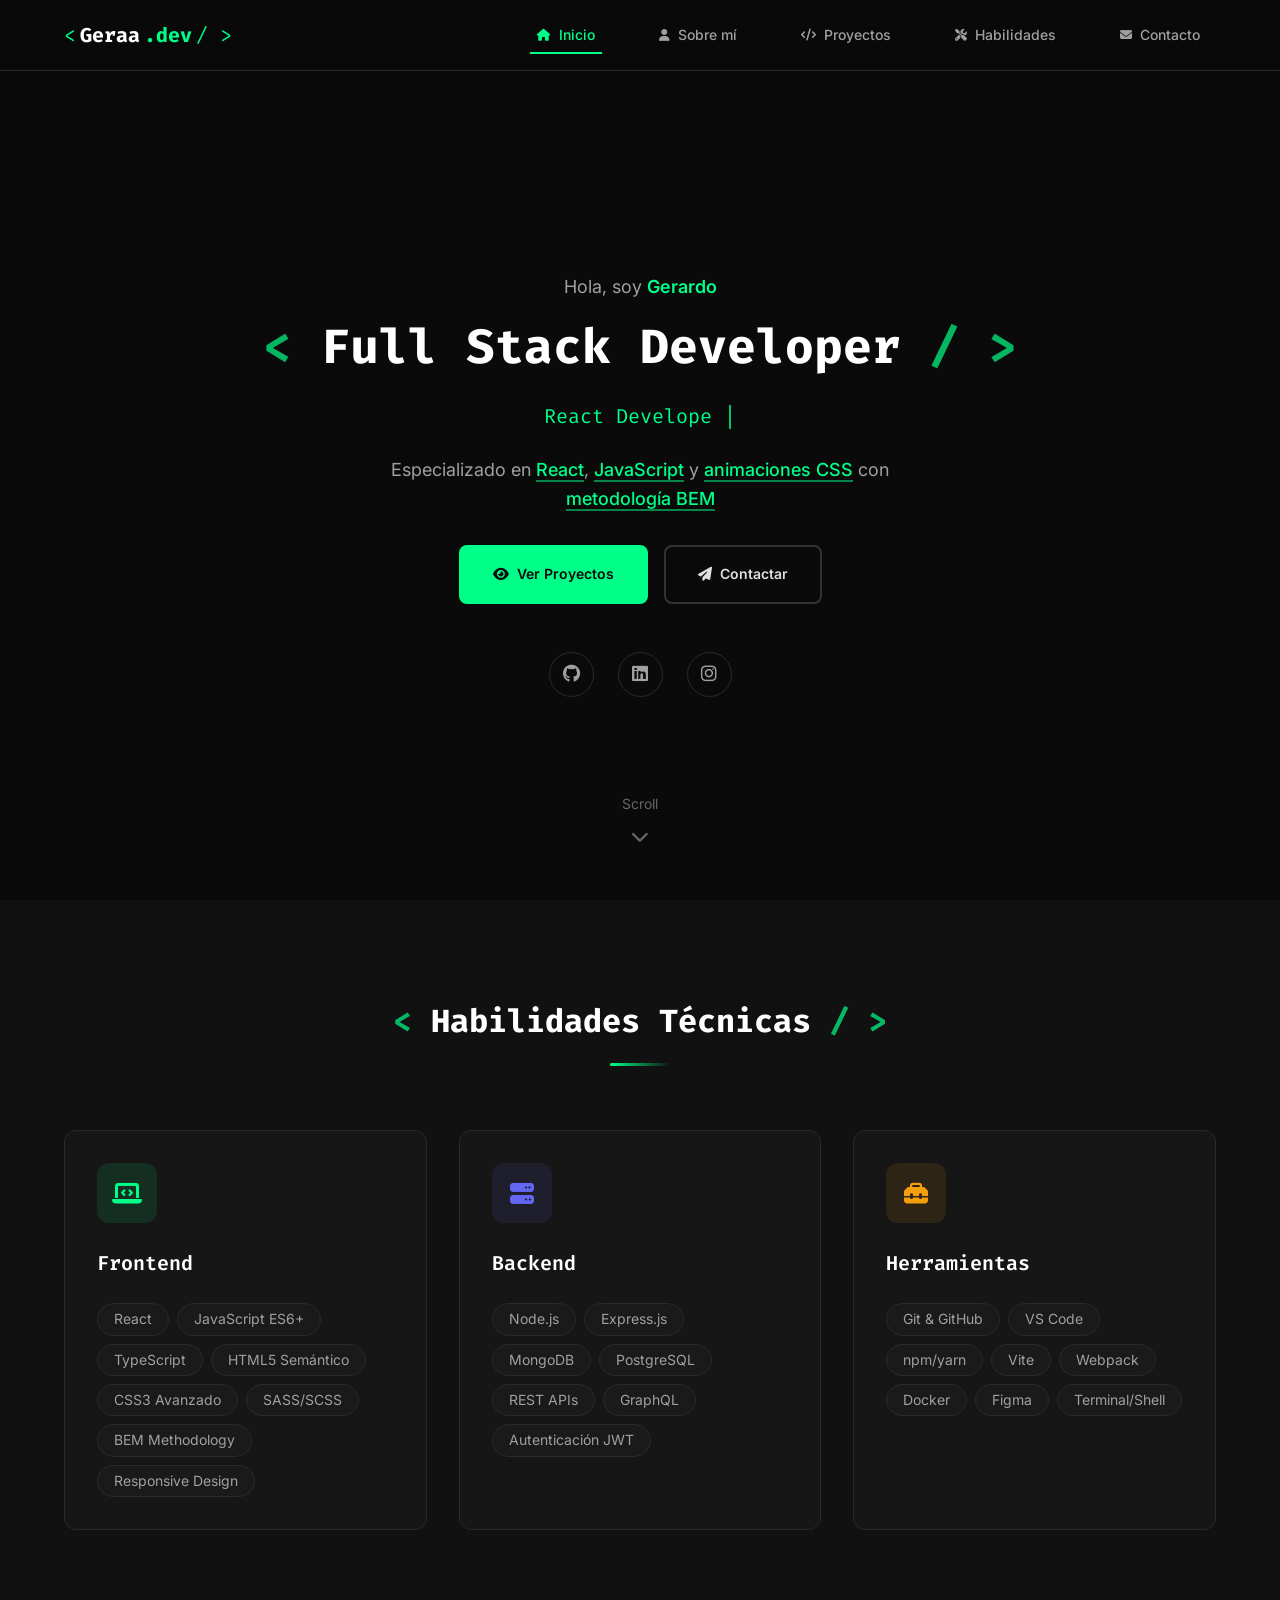
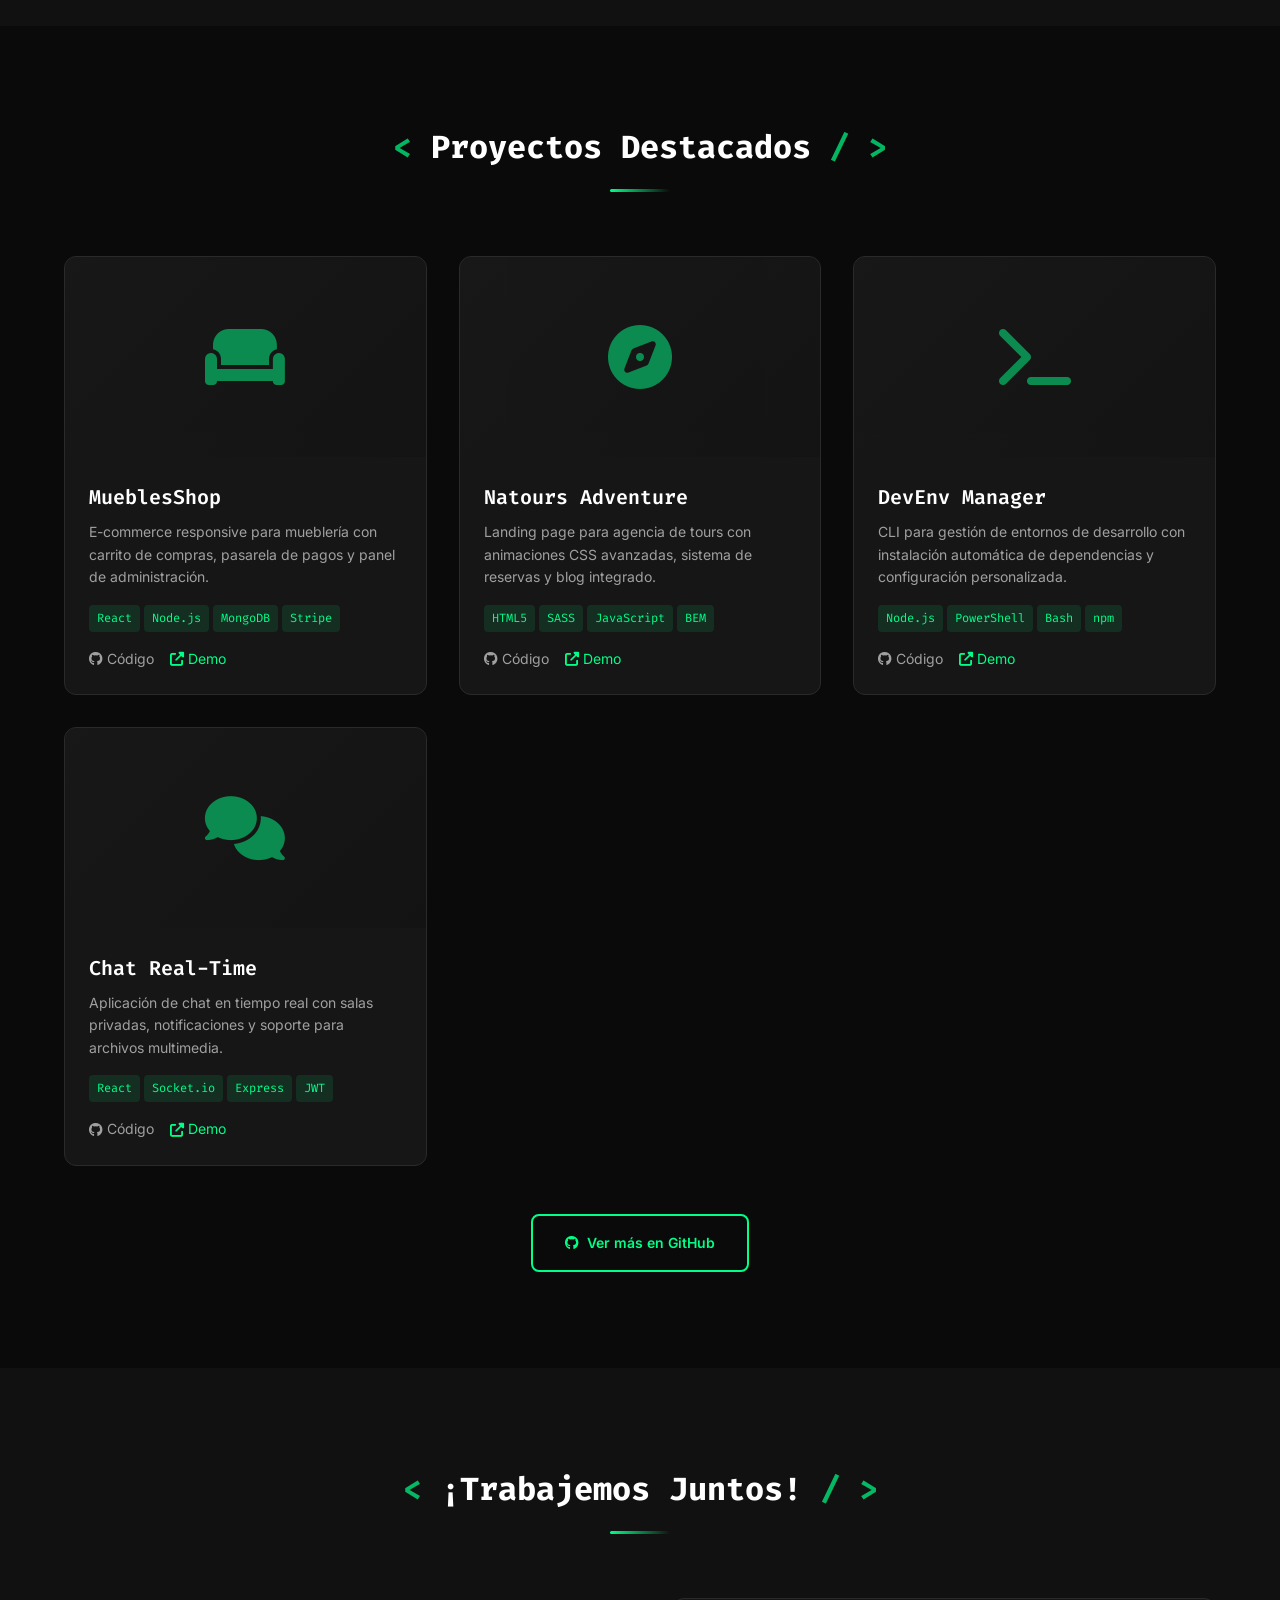
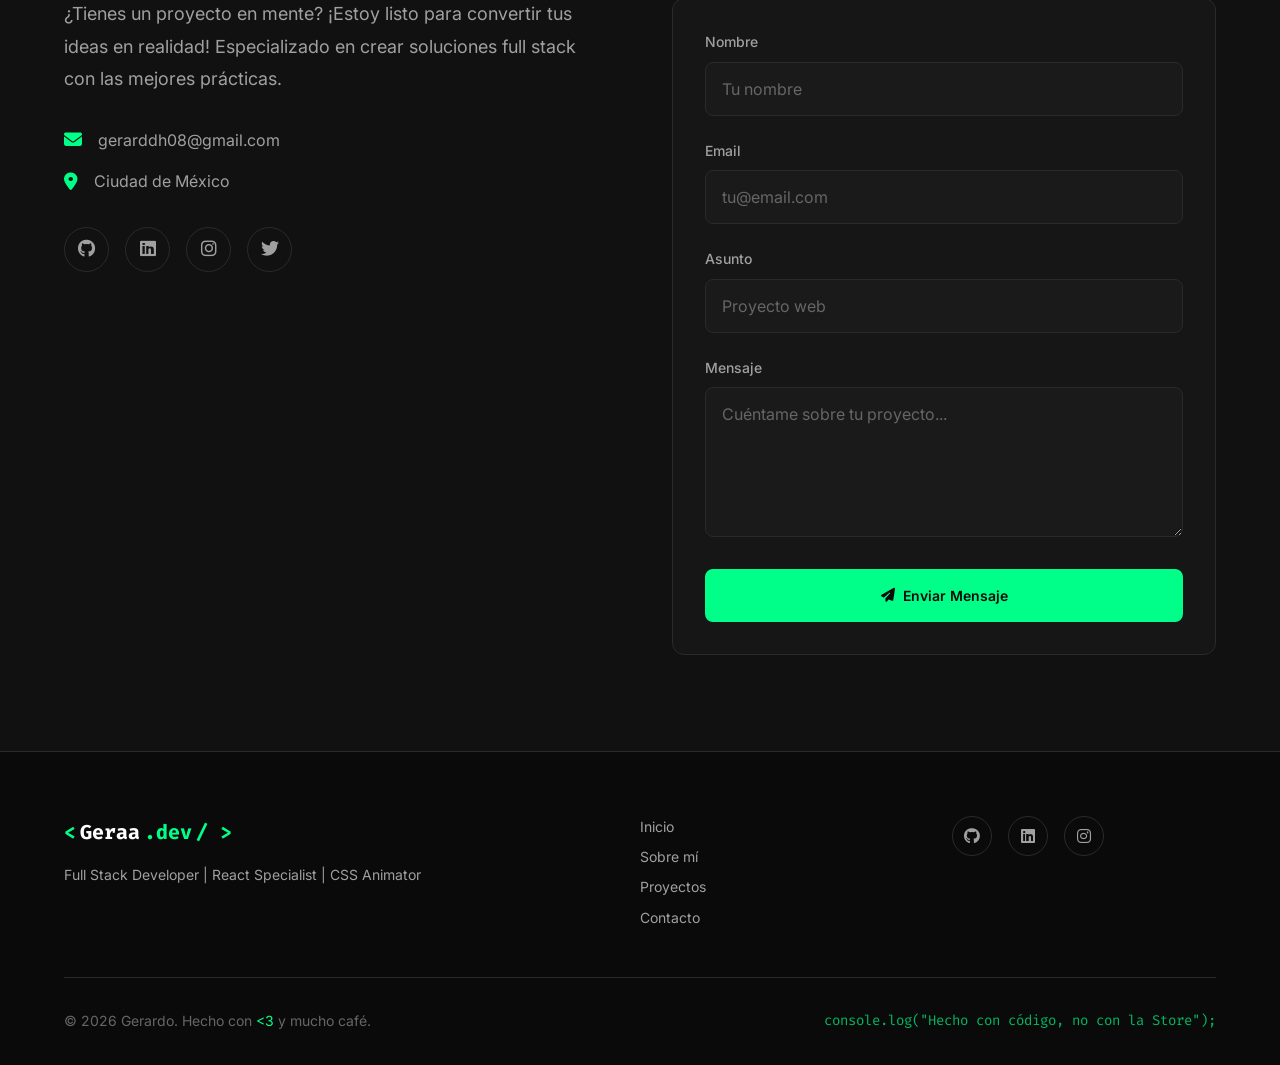
==== commit 43f6540d: "Add files via upload" ====
--- a/index.html
+++ b/index.html
@@ -367,7 +367,7 @@
           </div>
           <div class="projects__cta">
             <a
-              href="https://github.com"
+              href="https://github.com/geraa-dev"
               target="_blank"
               class="btn btn--outline"
             >
